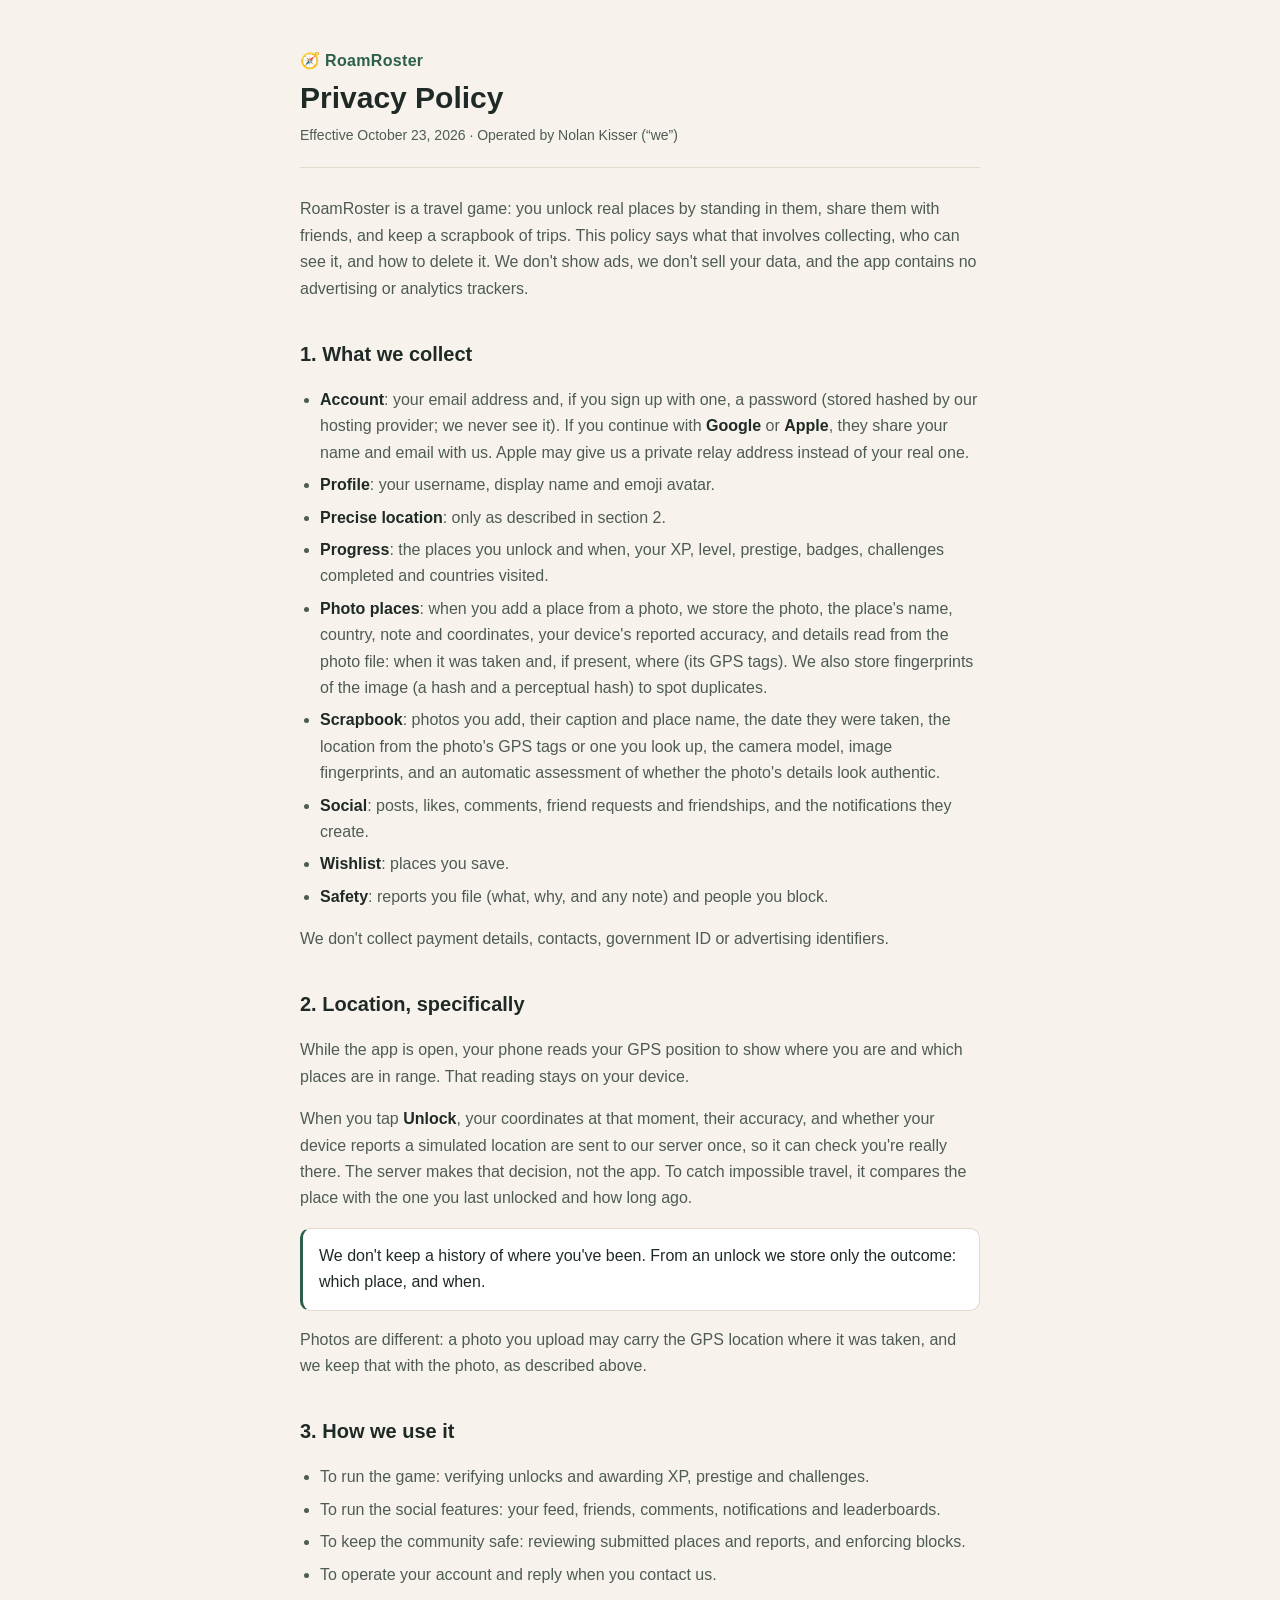
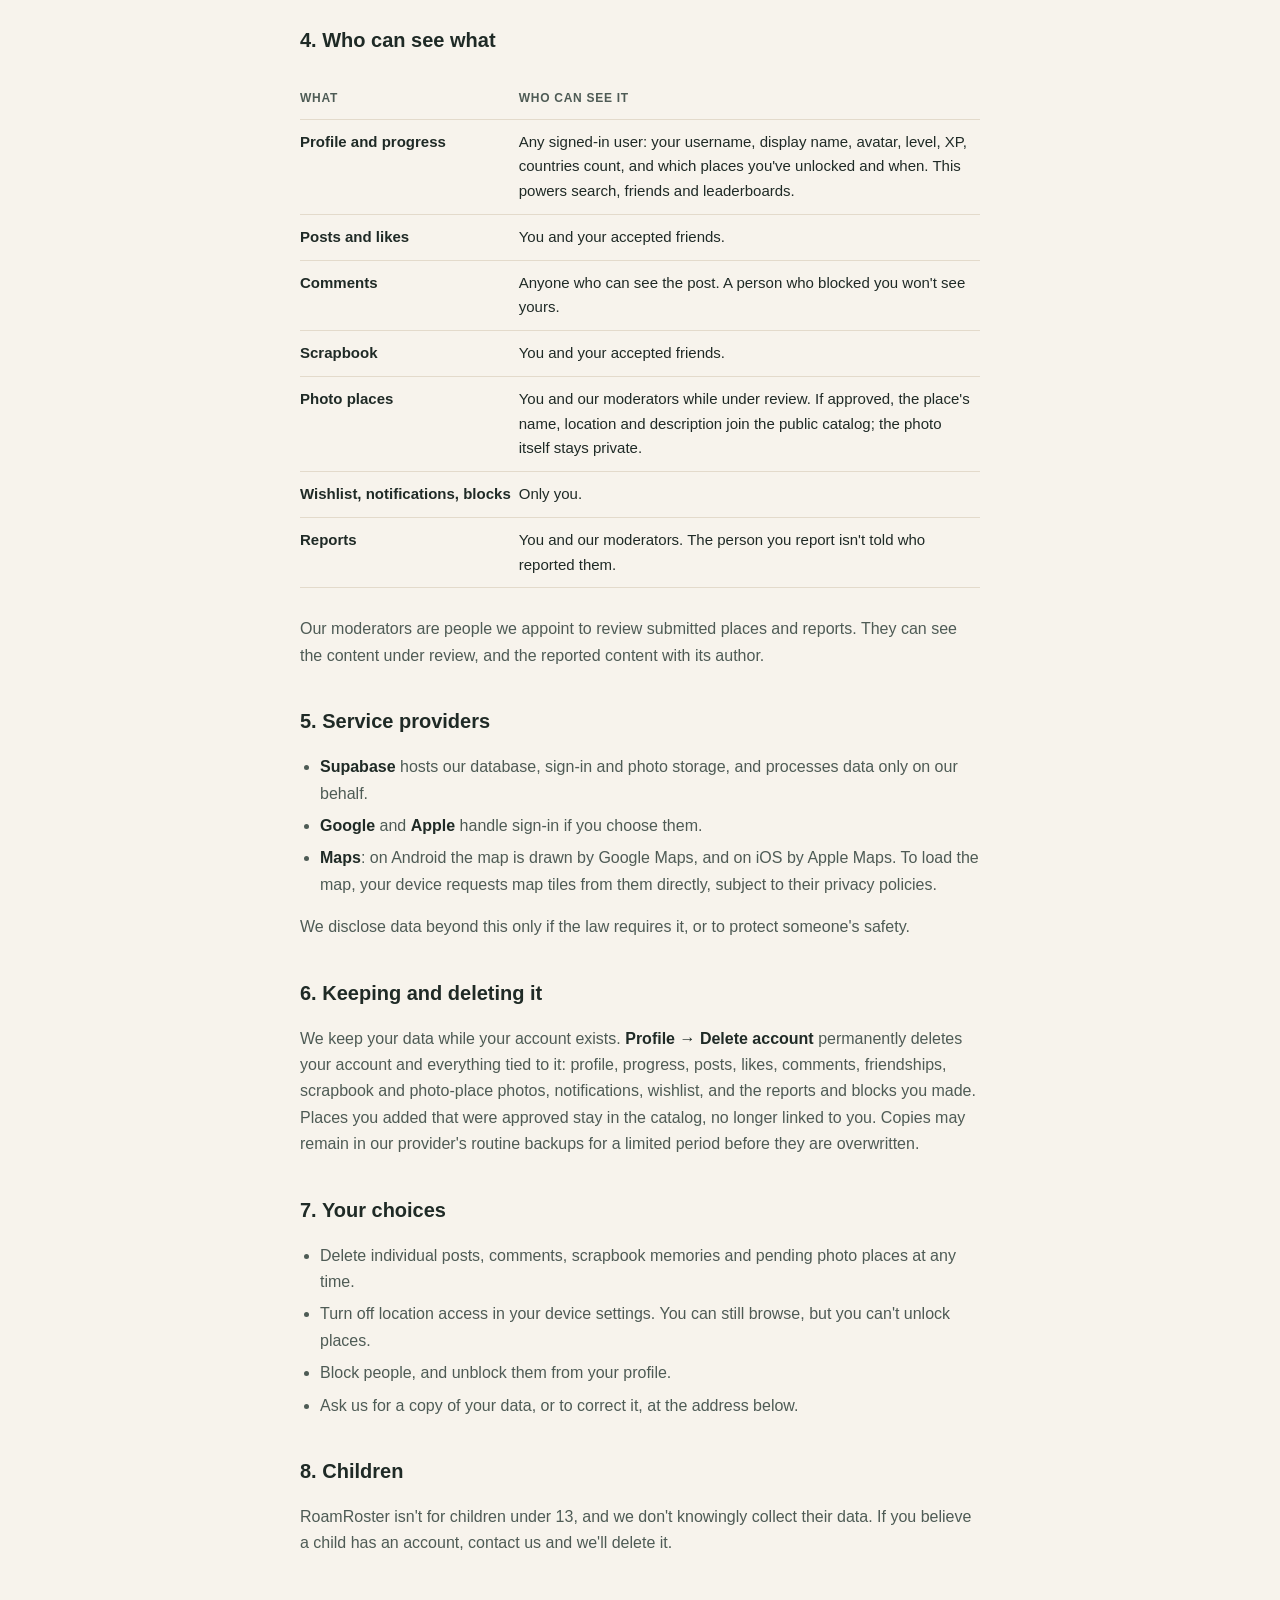
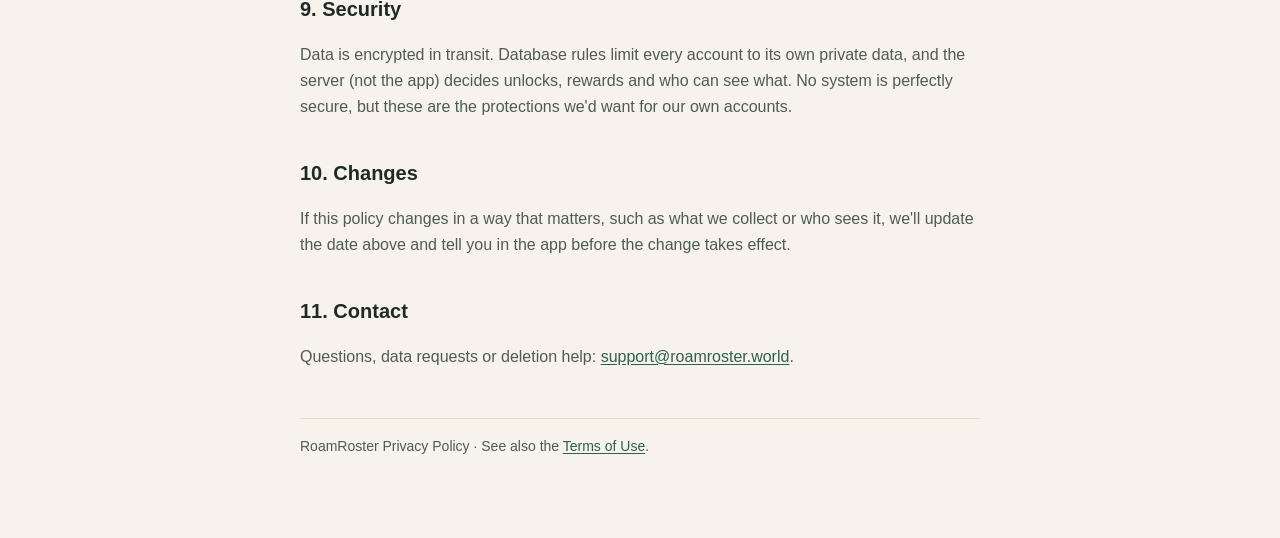
==== privacy.html @ f4b9d6c0 "Publish the RoamRoster privacy policy and terms Source: legal/ in NolanKisser/RoamRoster.  Co-Author" ====
<!doctype html>
<html lang="en">
<head>
<meta charset="utf-8">
<meta name="viewport" content="width=device-width, initial-scale=1">
<title>RoamRoster Privacy Policy</title>
<meta name="description" content="What RoamRoster collects, who can see it, and how to delete it.">
<!--
  Source of truth for https://nolankisser.github.io/roamroster-legal/privacy.html.
  Edit here, then copy to the roamroster-legal repo to publish.
-->
<style>
  :root {
    --bg: #F7F3EC; --surface: #FFFFFF; --ink: #1F2A26; --ink-dim: #4E5B55;
    --rule: #E3DACB; --pine: #2D5F4D; --clay: #A5532F;
  }
  * { box-sizing: border-box; }
  body { margin: 0; background: var(--bg); color: var(--ink);
    font: 16px/1.65 -apple-system, BlinkMacSystemFont, "Segoe UI", Roboto, sans-serif; }
  main { max-width: 720px; margin: 0 auto; padding: 48px 20px 80px; }
  header { border-bottom: 1px solid var(--rule); padding-bottom: 20px; margin-bottom: 28px; }
  .brand { font-weight: 700; color: var(--pine); letter-spacing: .02em; }
  h1 { font-size: 30px; line-height: 1.2; margin: 6px 0 8px; }
  .meta { color: var(--ink-dim); font-size: 14px; margin: 0; }
  h2 { font-size: 20px; margin: 36px 0 10px; }
  p, li { color: var(--ink-dim); }
  strong { color: var(--ink); }
  ul { padding-left: 20px; }
  li { margin: 6px 0; }
  a { color: var(--pine); text-underline-offset: 2px; }
  .callout { background: var(--surface); border: 1px solid var(--rule); border-left: 3px solid var(--pine);
    border-radius: 10px; padding: 14px 16px; margin: 16px 0; }
  .callout p { margin: 0; color: var(--ink); }
  table { width: 100%; border-collapse: collapse; margin: 12px 0; font-size: 15px; }
  th, td { text-align: left; padding: 10px 8px 10px 0; border-bottom: 1px solid var(--rule); vertical-align: top; }
  th { font-size: 12px; text-transform: uppercase; letter-spacing: .06em; color: var(--ink-dim); }
  td:first-child { color: var(--ink); font-weight: 600; white-space: nowrap; }
  .table-wrap { overflow-x: auto; }
  footer { margin-top: 48px; padding-top: 16px; border-top: 1px solid var(--rule); font-size: 14px; color: var(--ink-dim); }
</style>
</head>
<body>
<main>
  <header>
    <div class="brand">🧭 RoamRoster</div>
    <h1>Privacy Policy</h1>
    <p class="meta">Effective October 23, 2026 · Operated by Nolan Kisser (“we”)</p>
  </header>

  <p>RoamRoster is a travel game: you unlock real places by standing in them, share them with friends, and keep a
  scrapbook of trips. This policy says what that involves collecting, who can see it, and how to delete it.
  We don't show ads, we don't sell your data, and the app contains no advertising or analytics trackers.</p>

  <h2>1. What we collect</h2>
  <ul>
    <li><strong>Account</strong>: your email address and, if you sign up with one, a password (stored hashed by our
      hosting provider; we never see it). If you continue with <strong>Google</strong> or <strong>Apple</strong>, they
      share your name and email with us. Apple may give us a private relay address instead of your real one.</li>
    <li><strong>Profile</strong>: your username, display name and emoji avatar.</li>
    <li><strong>Precise location</strong>: only as described in section 2.</li>
    <li><strong>Progress</strong>: the places you unlock and when, your XP, level, prestige, badges, challenges
      completed and countries visited.</li>
    <li><strong>Photo places</strong>: when you add a place from a photo, we store the photo, the place's name,
      country, note and coordinates, your device's reported accuracy, and details read from the photo file: when it
      was taken and, if present, where (its GPS tags). We also store fingerprints of the image (a hash and a
      perceptual hash) to spot duplicates.</li>
    <li><strong>Scrapbook</strong>: photos you add, their caption and place name, the date they were taken, the
      location from the photo's GPS tags or one you look up, the camera model, image fingerprints, and an automatic
      assessment of whether the photo's details look authentic.</li>
    <li><strong>Social</strong>: posts, likes, comments, friend requests and friendships, and the notifications
      they create.</li>
    <li><strong>Wishlist</strong>: places you save.</li>
    <li><strong>Safety</strong>: reports you file (what, why, and any note) and people you block.</li>
  </ul>
  <p>We don't collect payment details, contacts, government ID or advertising identifiers.</p>

  <h2>2. Location, specifically</h2>
  <p>While the app is open, your phone reads your GPS position to show where you are and which places are in range.
  That reading stays on your device.</p>
  <p>When you tap <strong>Unlock</strong>, your coordinates at that moment, their accuracy, and whether your device
  reports a simulated location are sent to our server once, so it can check you're really there. The server makes
  that decision, not the app. To catch impossible travel, it compares the place with the one you last unlocked and
  how long ago.</p>
  <div class="callout"><p>We don't keep a history of where you've been. From an unlock we store only the outcome:
  which place, and when.</p></div>
  <p>Photos are different: a photo you upload may carry the GPS location where it was taken, and we keep that with
  the photo, as described above.</p>

  <h2>3. How we use it</h2>
  <ul>
    <li>To run the game: verifying unlocks and awarding XP, prestige and challenges.</li>
    <li>To run the social features: your feed, friends, comments, notifications and leaderboards.</li>
    <li>To keep the community safe: reviewing submitted places and reports, and enforcing blocks.</li>
    <li>To operate your account and reply when you contact us.</li>
  </ul>

  <h2>4. Who can see what</h2>
  <div class="table-wrap">
  <table>
    <tr><th>What</th><th>Who can see it</th></tr>
    <tr><td>Profile and progress</td><td>Any signed-in user: your username, display name, avatar, level, XP, countries
      count, and which places you've unlocked and when. This powers search, friends and leaderboards.</td></tr>
    <tr><td>Posts and likes</td><td>You and your accepted friends.</td></tr>
    <tr><td>Comments</td><td>Anyone who can see the post. A person who blocked you won't see yours.</td></tr>
    <tr><td>Scrapbook</td><td>You and your accepted friends.</td></tr>
    <tr><td>Photo places</td><td>You and our moderators while under review. If approved, the place's name, location and
      description join the public catalog; the photo itself stays private.</td></tr>
    <tr><td>Wishlist, notifications, blocks</td><td>Only you.</td></tr>
    <tr><td>Reports</td><td>You and our moderators. The person you report isn't told who reported them.</td></tr>
  </table>
  </div>
  <p>Our moderators are people we appoint to review submitted places and reports. They can see the content under
  review, and the reported content with its author.</p>

  <h2>5. Service providers</h2>
  <ul>
    <li><strong>Supabase</strong> hosts our database, sign-in and photo storage, and processes data only on our behalf.</li>
    <li><strong>Google</strong> and <strong>Apple</strong> handle sign-in if you choose them.</li>
    <li><strong>Maps</strong>: on Android the map is drawn by Google Maps, and on iOS by Apple Maps. To load the map,
      your device requests map tiles from them directly, subject to their privacy policies.</li>
  </ul>
  <p>We disclose data beyond this only if the law requires it, or to protect someone's safety.</p>

  <h2>6. Keeping and deleting it</h2>
  <p>We keep your data while your account exists. <strong>Profile → Delete account</strong> permanently deletes
  your account and everything tied to it: profile, progress, posts, likes, comments, friendships, scrapbook and
  photo-place photos, notifications, wishlist, and the reports and blocks you made. Places you added that were
  approved stay in the catalog, no longer linked to you. Copies may remain in our provider's routine backups for a
  limited period before they are overwritten.</p>

  <h2>7. Your choices</h2>
  <ul>
    <li>Delete individual posts, comments, scrapbook memories and pending photo places at any time.</li>
    <li>Turn off location access in your device settings. You can still browse, but you can't unlock places.</li>
    <li>Block people, and unblock them from your profile.</li>
    <li>Ask us for a copy of your data, or to correct it, at the address below.</li>
  </ul>

  <h2>8. Children</h2>
  <p>RoamRoster isn't for children under 13, and we don't knowingly collect their data. If you believe a child has
  an account, contact us and we'll delete it.</p>

  <h2>9. Security</h2>
  <p>Data is encrypted in transit. Database rules limit every account to its own private data, and the server
  (not the app) decides unlocks, rewards and who can see what. No system is perfectly secure, but these are the
  protections we'd want for our own accounts.</p>

  <h2>10. Changes</h2>
  <p>If this policy changes in a way that matters, such as what we collect or who sees it, we'll update the date
  above and tell you in the app before the change takes effect.</p>

  <h2>11. Contact</h2>
  <p>Questions, data requests or deletion help:
  <a href="mailto:support@roamroster.world">support@roamroster.world</a>.</p>

  <footer>RoamRoster Privacy Policy · See also the <a href="terms.html">Terms of Use</a>.</footer>
</main>
</body>
</html>
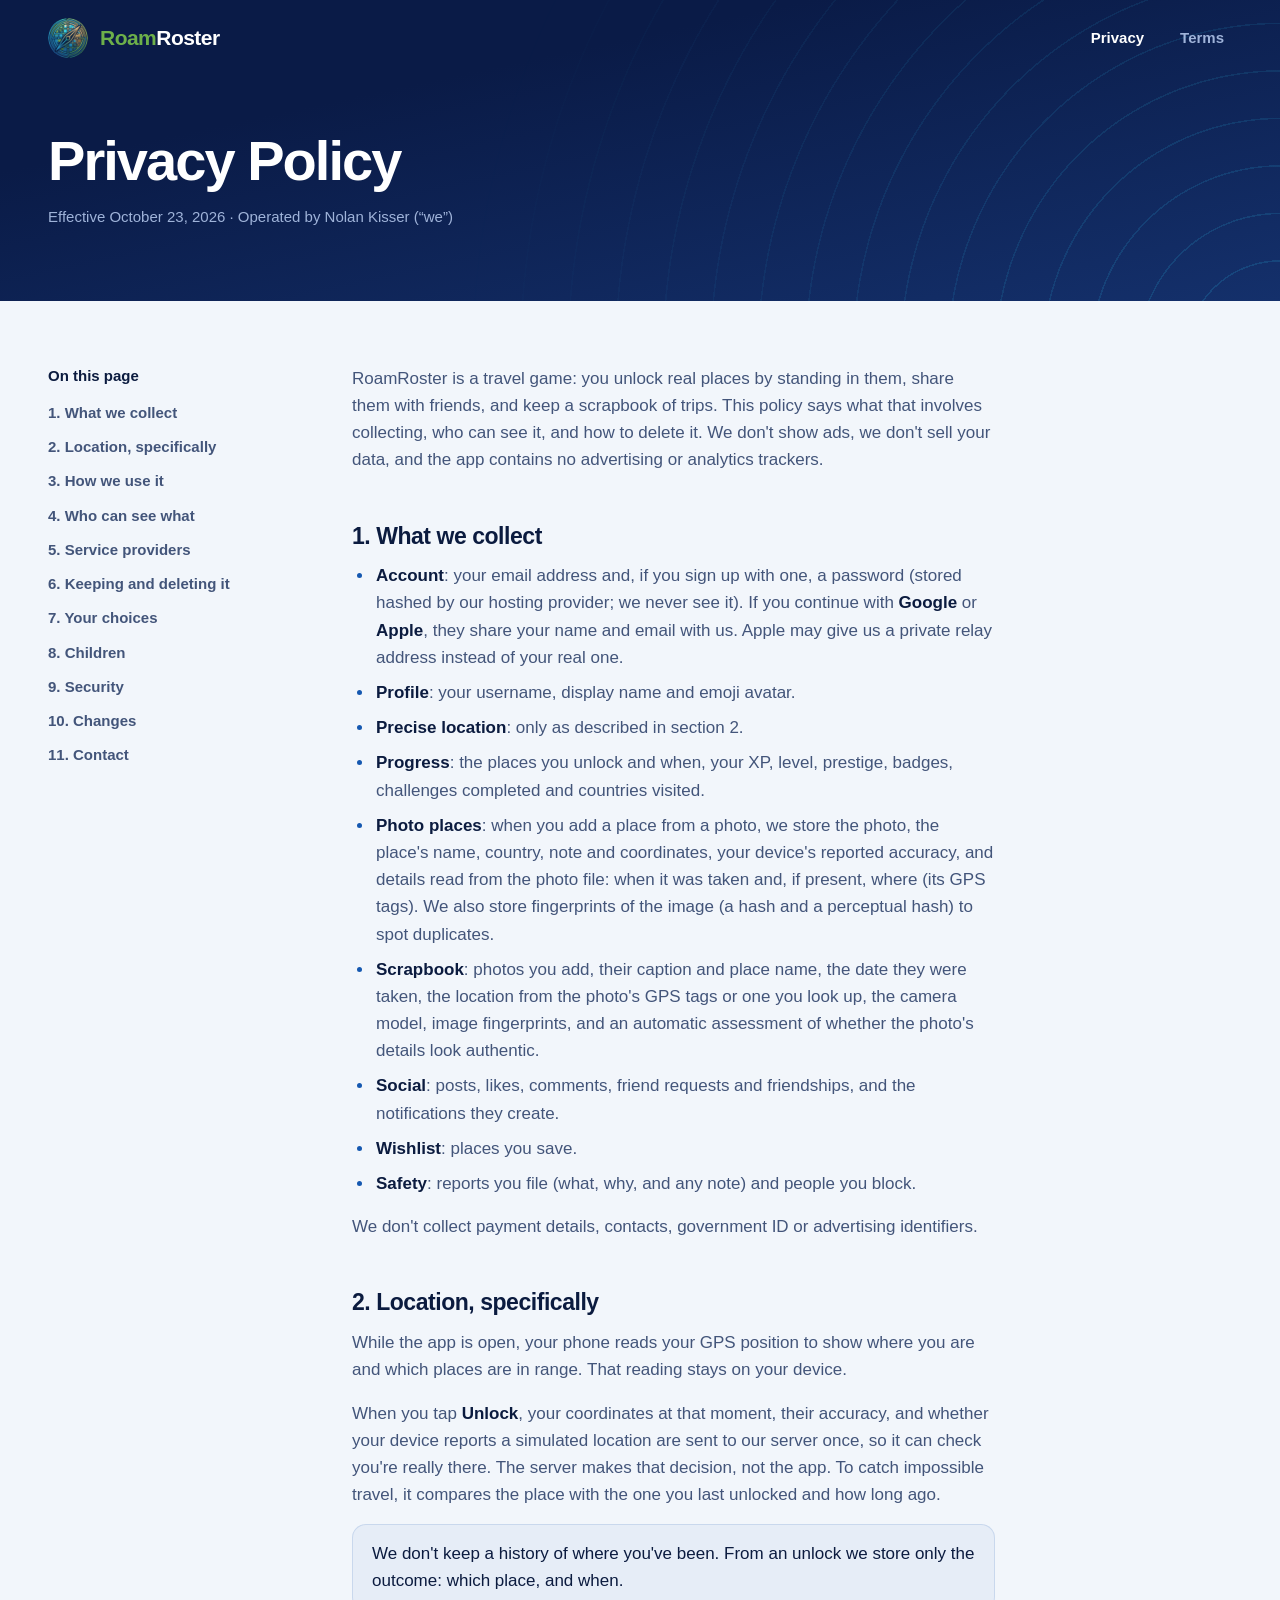
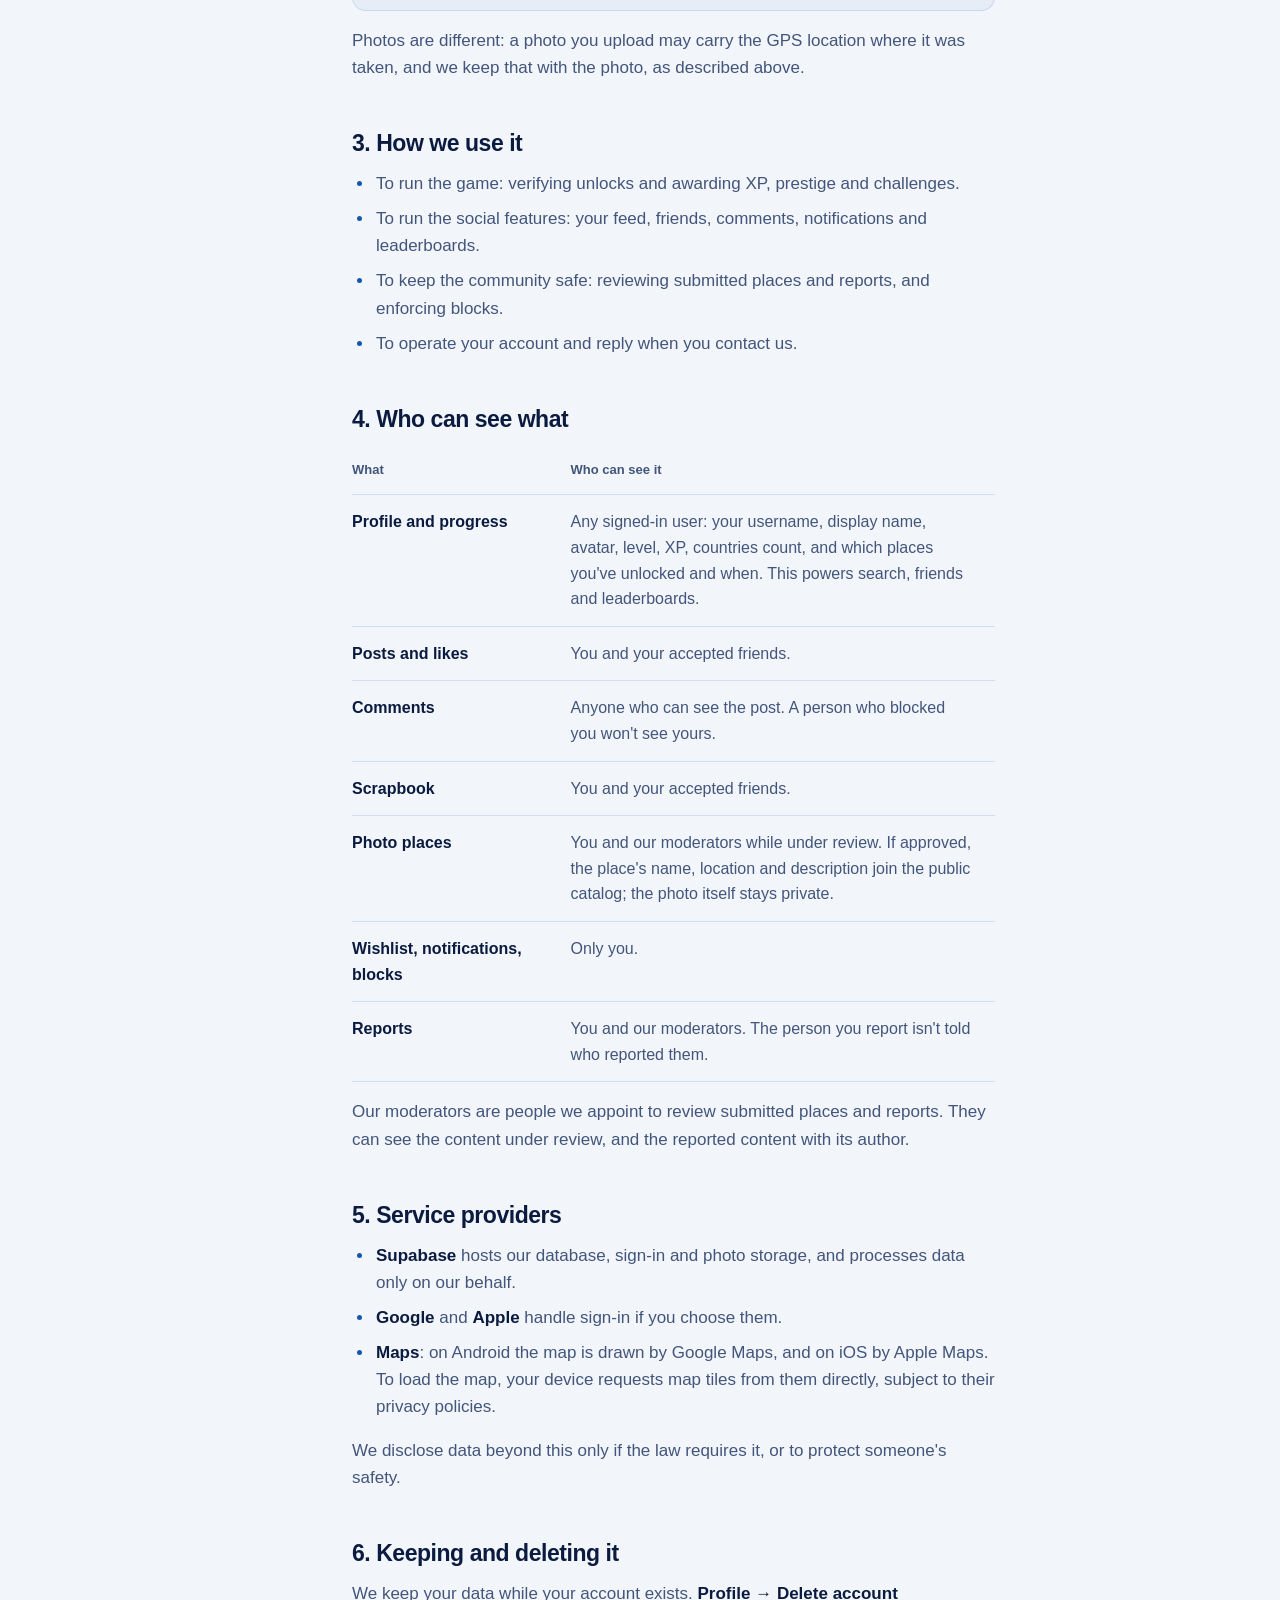
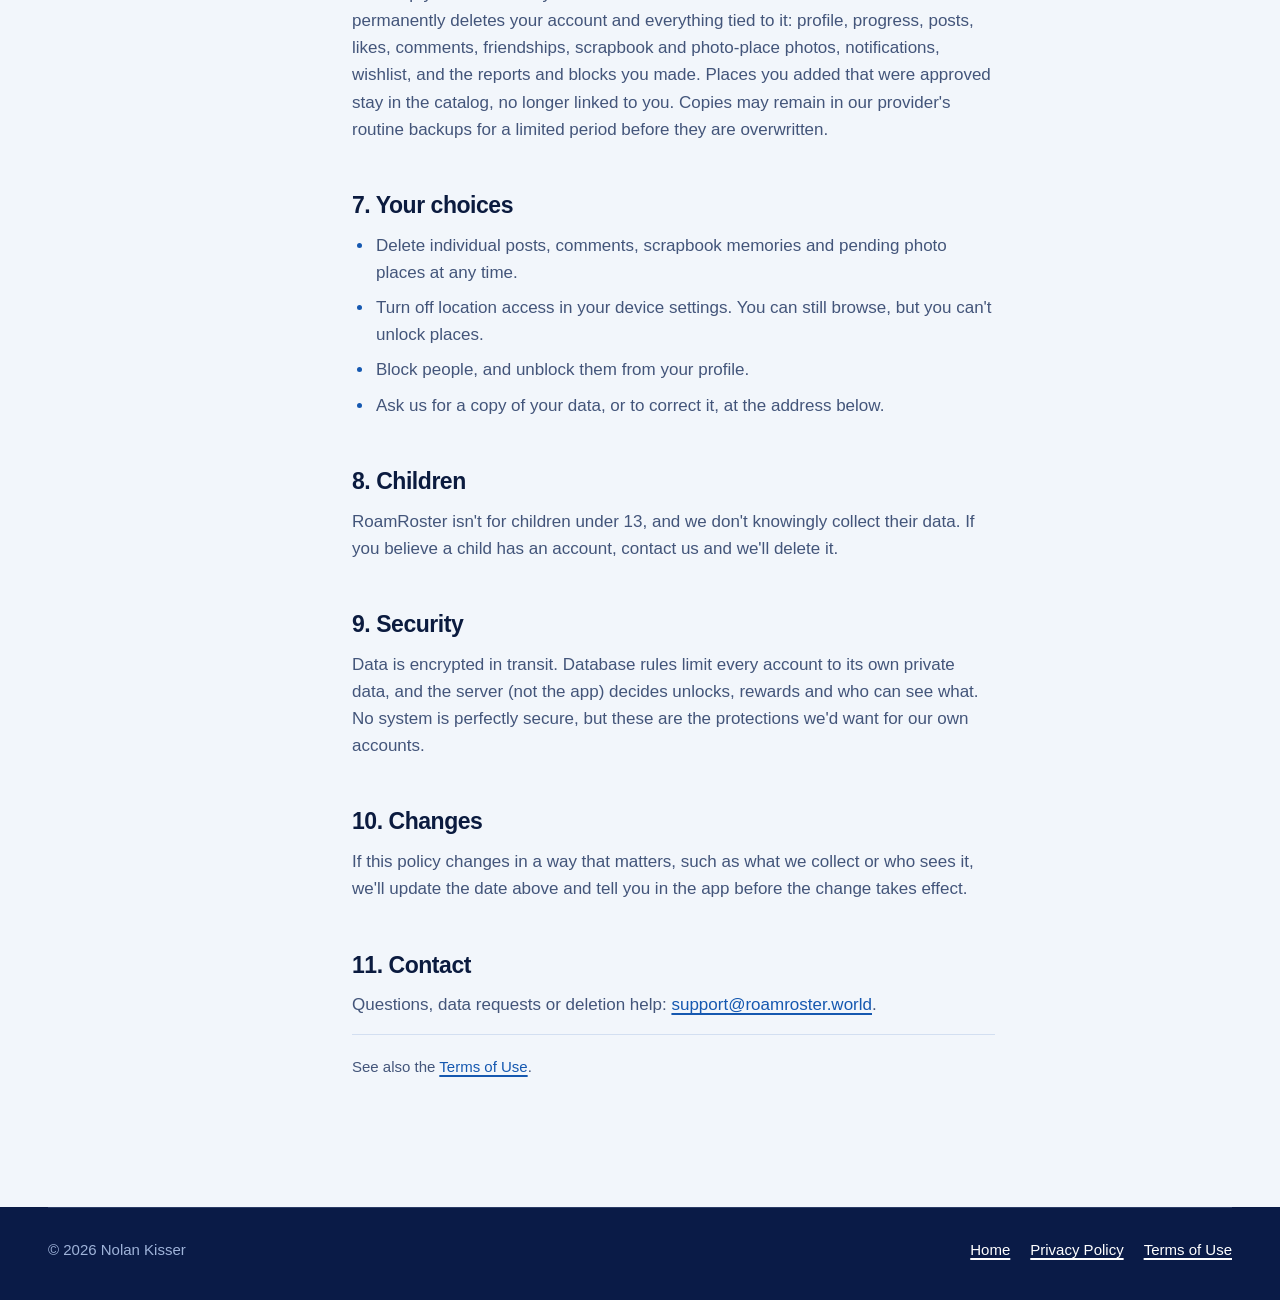
==== commit b0029c0f: "Redesign the site in the app's Night Chart theme with real screenshots The home page moves to the na" ====
--- a/privacy.html
+++ b/privacy.html
@@ -7,51 +7,60 @@
 <meta name="description" content="What RoamRoster collects, who can see it, and how to delete it.">
 <!--
   Source of truth for https://nolankisser.github.io/roamroster-legal/privacy.html.
-  Edit here, then copy to the roamroster-legal repo to publish.
+  Edit here, then copy the whole legal/ folder to the roamroster-legal repo
+  to publish. Styles are in site.css, shared with the home page.
 -->
-<style>
-  :root {
-    --bg: #F7F3EC; --surface: #FFFFFF; --ink: #1F2A26; --ink-dim: #4E5B55;
-    --rule: #E3DACB; --pine: #2D5F4D; --clay: #A5532F;
-  }
-  * { box-sizing: border-box; }
-  body { margin: 0; background: var(--bg); color: var(--ink);
-    font: 16px/1.65 -apple-system, BlinkMacSystemFont, "Segoe UI", Roboto, sans-serif; }
-  main { max-width: 720px; margin: 0 auto; padding: 48px 20px 80px; }
-  header { border-bottom: 1px solid var(--rule); padding-bottom: 20px; margin-bottom: 28px; }
-  .brand { font-weight: 700; color: var(--pine); letter-spacing: .02em; }
-  h1 { font-size: 30px; line-height: 1.2; margin: 6px 0 8px; }
-  .meta { color: var(--ink-dim); font-size: 14px; margin: 0; }
-  h2 { font-size: 20px; margin: 36px 0 10px; }
-  p, li { color: var(--ink-dim); }
-  strong { color: var(--ink); }
-  ul { padding-left: 20px; }
-  li { margin: 6px 0; }
-  a { color: var(--pine); text-underline-offset: 2px; }
-  .callout { background: var(--surface); border: 1px solid var(--rule); border-left: 3px solid var(--pine);
-    border-radius: 10px; padding: 14px 16px; margin: 16px 0; }
-  .callout p { margin: 0; color: var(--ink); }
-  table { width: 100%; border-collapse: collapse; margin: 12px 0; font-size: 15px; }
-  th, td { text-align: left; padding: 10px 8px 10px 0; border-bottom: 1px solid var(--rule); vertical-align: top; }
-  th { font-size: 12px; text-transform: uppercase; letter-spacing: .06em; color: var(--ink-dim); }
-  td:first-child { color: var(--ink); font-weight: 600; white-space: nowrap; }
-  .table-wrap { overflow-x: auto; }
-  footer { margin-top: 48px; padding-top: 16px; border-top: 1px solid var(--rule); font-size: 14px; color: var(--ink-dim); }
-</style>
+<meta name="theme-color" content="#0A1B47">
+<link rel="icon" href="logo-mark.png">
+<link rel="stylesheet" href="site.css">
 </head>
 <body>
-<main>
-  <header>
-    <div class="brand">🧭 RoamRoster</div>
-    <h1>Privacy Policy</h1>
-    <p class="meta">Effective October 23, 2026 · Operated by Nolan Kisser (“we”)</p>
-  </header>
+<a class="skip" href="#main">Skip to content</a>
 
+<header class="doc-head on-navy">
+  <div class="wrap">
+    <nav class="topbar" aria-label="Site">
+      <a class="brand" href="./" aria-label="RoamRoster home">
+        <img src="logo-mark.png" width="40" height="40" alt="">
+        <span><span class="roam">Roam</span>Roster</span>
+      </a>
+      <ul class="topnav">
+        <li><a href="privacy.html" aria-current="page">Privacy</a></li>
+        <li><a href="terms.html">Terms</a></li>
+      </ul>
+    </nav>
+    <div class="doc-title">
+      <h1>Privacy Policy</h1>
+      <p class="meta">Effective October 23, 2026 · Operated by Nolan Kisser (“we”)</p>
+    </div>
+  </div>
+</header>
+
+<main id="main">
+  <div class="wrap doc-grid">
+    <nav class="toc" aria-labelledby="toc-title">
+      <h2 id="toc-title">On this page</h2>
+      <ol>
+        <li><a href="#s1">1. What we collect</a></li>
+        <li><a href="#s2">2. Location, specifically</a></li>
+        <li><a href="#s3">3. How we use it</a></li>
+        <li><a href="#s4">4. Who can see what</a></li>
+        <li><a href="#s5">5. Service providers</a></li>
+        <li><a href="#s6">6. Keeping and deleting it</a></li>
+        <li><a href="#s7">7. Your choices</a></li>
+        <li><a href="#s8">8. Children</a></li>
+        <li><a href="#s9">9. Security</a></li>
+        <li><a href="#s10">10. Changes</a></li>
+        <li><a href="#s11">11. Contact</a></li>
+      </ol>
+    </nav>
+
+    <article class="prose">
   <p>RoamRoster is a travel game: you unlock real places by standing in them, share them with friends, and keep a
   scrapbook of trips. This policy says what that involves collecting, who can see it, and how to delete it.
   We don't show ads, we don't sell your data, and the app contains no advertising or analytics trackers.</p>
 
-  <h2>1. What we collect</h2>
+  <h2 id="s1">1. What we collect</h2>
   <ul>
     <li><strong>Account</strong>: your email address and, if you sign up with one, a password (stored hashed by our
       hosting provider; we never see it). If you continue with <strong>Google</strong> or <strong>Apple</strong>, they
@@ -74,7 +83,7 @@
   </ul>
   <p>We don't collect payment details, contacts, government ID or advertising identifiers.</p>
 
-  <h2>2. Location, specifically</h2>
+  <h2 id="s2">2. Location, specifically</h2>
   <p>While the app is open, your phone reads your GPS position to show where you are and which places are in range.
   That reading stays on your device.</p>
   <p>When you tap <strong>Unlock</strong>, your coordinates at that moment, their accuracy, and whether your device
@@ -86,7 +95,7 @@
   <p>Photos are different: a photo you upload may carry the GPS location where it was taken, and we keep that with
   the photo, as described above.</p>
 
-  <h2>3. How we use it</h2>
+  <h2 id="s3">3. How we use it</h2>
   <ul>
     <li>To run the game: verifying unlocks and awarding XP, prestige and challenges.</li>
     <li>To run the social features: your feed, friends, comments, notifications and leaderboards.</li>
@@ -94,7 +103,7 @@
     <li>To operate your account and reply when you contact us.</li>
   </ul>
 
-  <h2>4. Who can see what</h2>
+  <h2 id="s4">4. Who can see what</h2>
   <div class="table-wrap">
   <table>
     <tr><th>What</th><th>Who can see it</th></tr>
@@ -112,7 +121,7 @@
   <p>Our moderators are people we appoint to review submitted places and reports. They can see the content under
   review, and the reported content with its author.</p>
 
-  <h2>5. Service providers</h2>
+  <h2 id="s5">5. Service providers</h2>
   <ul>
     <li><strong>Supabase</strong> hosts our database, sign-in and photo storage, and processes data only on our behalf.</li>
     <li><strong>Google</strong> and <strong>Apple</strong> handle sign-in if you choose them.</li>
@@ -121,14 +130,14 @@
   </ul>
   <p>We disclose data beyond this only if the law requires it, or to protect someone's safety.</p>
 
-  <h2>6. Keeping and deleting it</h2>
+  <h2 id="s6">6. Keeping and deleting it</h2>
   <p>We keep your data while your account exists. <strong>Profile → Delete account</strong> permanently deletes
   your account and everything tied to it: profile, progress, posts, likes, comments, friendships, scrapbook and
   photo-place photos, notifications, wishlist, and the reports and blocks you made. Places you added that were
   approved stay in the catalog, no longer linked to you. Copies may remain in our provider's routine backups for a
   limited period before they are overwritten.</p>
 
-  <h2>7. Your choices</h2>
+  <h2 id="s7">7. Your choices</h2>
   <ul>
     <li>Delete individual posts, comments, scrapbook memories and pending photo places at any time.</li>
     <li>Turn off location access in your device settings. You can still browse, but you can't unlock places.</li>
@@ -136,24 +145,39 @@
     <li>Ask us for a copy of your data, or to correct it, at the address below.</li>
   </ul>
 
-  <h2>8. Children</h2>
+  <h2 id="s8">8. Children</h2>
   <p>RoamRoster isn't for children under 13, and we don't knowingly collect their data. If you believe a child has
   an account, contact us and we'll delete it.</p>
 
-  <h2>9. Security</h2>
+  <h2 id="s9">9. Security</h2>
   <p>Data is encrypted in transit. Database rules limit every account to its own private data, and the server
   (not the app) decides unlocks, rewards and who can see what. No system is perfectly secure, but these are the
   protections we'd want for our own accounts.</p>
 
-  <h2>10. Changes</h2>
+  <h2 id="s10">10. Changes</h2>
   <p>If this policy changes in a way that matters, such as what we collect or who sees it, we'll update the date
   above and tell you in the app before the change takes effect.</p>
 
-  <h2>11. Contact</h2>
+  <h2 id="s11">11. Contact</h2>
   <p>Questions, data requests or deletion help:
   <a href="mailto:support@roamroster.world">support@roamroster.world</a>.</p>
 
-  <footer>RoamRoster Privacy Policy · See also the <a href="terms.html">Terms of Use</a>.</footer>
+  <p class="doc-also">See also the <a href="terms.html">Terms of Use</a>.</p>
+    </article>
+  </div>
 </main>
+
+<footer class="site-foot on-navy">
+  <div class="wrap">
+    <div class="foot-row">
+      <span>© 2026 Nolan Kisser</span>
+      <ul>
+        <li><a href="./">Home</a></li>
+        <li><a href="privacy.html">Privacy Policy</a></li>
+        <li><a href="terms.html">Terms of Use</a></li>
+      </ul>
+    </div>
+  </div>
+</footer>
 </body>
 </html>
--- a/site.css
+++ b/site.css
@@ -0,0 +1,521 @@
+/*
+  Shared styles for the RoamRoster site (index, privacy, terms).
+  Colours and rules follow DESIGN.md, "The Night Chart". The contrast ratios
+  recorded there apply here too: cyan, meadow and brass are fills or on-navy
+  accents only, and anything read on a light ground uses ink, ocean,
+  meadow-text or brass-text.
+*/
+:root {
+  --navy-deep: #0A1B47;
+  --navy: #14306B;
+  --ocean: #1558B0;
+  --ocean-dim: #0F4690;
+  --cyan: #2BB6E0;
+  --meadow: #6DB04A;
+  --meadow-text: #3B742B;
+  --brass: #C9A878;
+  --brass-text: #7A5A1E;
+  --paper: #F2F6FB;
+  --paper-deep: #E6EDF7;
+  --card: #FFFFFF;
+  --ink: #0B1B3F;
+  --ink-dim: #43557A;
+  --mist: #9FB3D9;
+  --danger: #B2402F;
+  --bezel-ink: #050D26;
+
+  --hairline: rgba(21, 88, 176, .14);
+  --hairline-navy: rgba(159, 179, 217, .22);
+  --shadow-sm: 0 1px 2px rgba(10, 27, 71, .06), 0 6px 16px -8px rgba(10, 27, 71, .12);
+  --shadow-phone: 0 36px 64px -28px rgba(10, 27, 71, .5), 0 14px 28px -16px rgba(10, 27, 71, .35);
+
+  --gutter: clamp(20px, 5vw, 48px);
+  --wrap: 1200px;
+  --section: clamp(72px, 10vw, 128px);
+  --ease-out: cubic-bezier(.16, 1, .3, 1);
+  --sans: -apple-system, BlinkMacSystemFont, "SF Pro Text", "Segoe UI", Roboto, "Helvetica Neue", Arial, sans-serif;
+
+  color-scheme: light;
+}
+
+*, *::before, *::after { box-sizing: border-box; }
+
+html { -webkit-text-size-adjust: 100%; text-size-adjust: 100%; scroll-behavior: smooth; }
+
+body {
+  margin: 0;
+  background: var(--paper);
+  color: var(--ink);
+  font: 500 1.0625rem/1.6 var(--sans);
+  -webkit-font-smoothing: antialiased;
+}
+
+img, svg { display: block; max-width: 100%; }
+h1, h2, h3, p, ul, ol, figure { margin: 0; }
+ul, ol { padding: 0; }
+
+::selection { background: var(--cyan); color: var(--navy-deep); }
+
+a {
+  color: var(--ocean);
+  text-decoration-thickness: 1.5px;
+  text-underline-offset: 3px;
+}
+a:hover { color: var(--ocean-dim); }
+
+:focus-visible {
+  outline: 2px solid var(--ocean);
+  outline-offset: 3px;
+  border-radius: 4px;
+}
+.on-navy :focus-visible { outline-color: var(--cyan); }
+
+.wrap {
+  max-width: calc(var(--wrap) + 2 * var(--gutter));
+  margin-inline: auto;
+  padding-inline: var(--gutter);
+}
+
+.skip {
+  position: absolute; left: 12px; top: -64px; z-index: 10;
+  padding: 10px 16px; border-radius: 10px;
+  background: var(--card); color: var(--ink); font-weight: 700;
+}
+.skip:focus { top: 12px; }
+
+h2 {
+  font-size: clamp(1.875rem, 4.2vw, 2.75rem);
+  font-weight: 800;
+  line-height: 1.1;
+  letter-spacing: -.028em;
+  text-wrap: balance;
+}
+h3 {
+  font-size: 1.1875rem;
+  font-weight: 700;
+  line-height: 1.3;
+  letter-spacing: -.015em;
+}
+
+/* ---------- Brand bar ---------- */
+
+.topbar {
+  display: flex; align-items: center; justify-content: space-between; gap: 16px;
+  min-height: 76px;
+}
+.brand {
+  display: inline-flex; align-items: center; gap: 12px;
+  min-height: 44px;
+  color: #fff; text-decoration: none;
+  font-size: 1.3125rem; font-weight: 800; letter-spacing: -.025em;
+}
+.brand:hover { color: #fff; }
+.brand img { width: 40px; height: 40px; border-radius: 50%; }
+/* The Two-Tone Wordmark Rule: "Roam" is meadow, "Roster" is white on navy. */
+.brand .roam { color: var(--meadow); }
+
+.topnav { display: flex; align-items: center; gap: clamp(4px, 2vw, 20px); list-style: none; }
+.topnav a {
+  display: inline-flex; align-items: center; min-height: 44px; padding: 0 8px;
+  color: var(--mist); text-decoration: none; font-size: .9375rem; font-weight: 600;
+  transition: color .14s ease-out;
+}
+.topnav a:hover, .topnav a[aria-current="page"] { color: #fff; }
+@media (max-width: 719px) { .topnav .in-page { display: none; } }
+
+/* ---------- Phone frame ---------- */
+
+.phone {
+  --bezel: 9px;
+  width: calc(var(--pw) + 2 * var(--bezel));
+  padding: var(--bezel);
+  border-radius: calc(var(--pw) * .13 + var(--bezel));
+  background: var(--bezel-ink);
+  box-shadow: var(--shadow-phone);
+}
+.phone img {
+  width: 100%; height: auto;
+  aspect-ratio: 720 / 1564;
+  border-radius: calc(var(--pw) * .13);
+  background: var(--paper);
+}
+
+/* ---------- Home: hero ---------- */
+
+.hero {
+  position: relative;
+  overflow: hidden;
+  overflow: clip;
+  background: linear-gradient(168deg, var(--navy-deep) 30%, var(--navy) 100%);
+  color: #fff;
+}
+.hero-grid {
+  display: grid;
+  justify-items: center;
+  gap: 56px;
+  padding-block: clamp(32px, 6vw, 56px) clamp(64px, 9vw, 96px);
+}
+.hero-copy { position: relative; z-index: 1; text-align: center; max-width: 36rem; }
+.hero h1 {
+  font-size: clamp(2.875rem, 8.2vw, 5.5rem);
+  font-weight: 800;
+  line-height: .98;
+  letter-spacing: -.038em;
+  text-wrap: balance;
+}
+.lede {
+  margin-top: 24px;
+  color: var(--mist);
+  font-size: clamp(1.0625rem, 1.5vw, 1.25rem);
+  line-height: 1.55;
+  text-wrap: pretty;
+}
+.hero-actions {
+  display: flex; flex-wrap: wrap; align-items: center; justify-content: center;
+  gap: 12px 24px; margin-top: 32px;
+}
+.status {
+  display: inline-flex; align-items: center; gap: 10px;
+  min-height: 44px; padding: 8px 18px;
+  border-radius: 999px;
+  background: var(--navy);
+  box-shadow: inset 0 0 0 1px var(--hairline-navy);
+  font-size: .9375rem; font-weight: 600; color: #fff;
+}
+.status strong { color: var(--cyan); font-weight: 700; }
+.status-dot { width: 8px; height: 8px; border-radius: 50%; background: var(--cyan); flex: none; }
+.more {
+  display: inline-flex; align-items: center; gap: 8px; min-height: 44px;
+  color: var(--cyan); font-size: .9375rem; font-weight: 700; text-decoration: none;
+}
+.more:hover { color: #fff; }
+.more svg { width: 16px; height: 16px; transition: transform .22s var(--ease-out); }
+.more:hover svg { transform: translateY(3px); }
+
+.stage {
+  --pw: clamp(232px, min(62vw, 46vh), 330px);
+  --bezel: 9px;
+  --ph: calc(var(--pw) * 2.1722);
+  position: relative;
+}
+.stage .phone { position: relative; z-index: 1; box-shadow: 0 0 0 1px rgba(159, 179, 217, .3), 0 40px 80px -30px rgba(2, 8, 28, .8), 0 12px 48px rgba(43, 182, 224, .16); }
+
+/* Contour rings, centred on the globe inside the screenshot so the app's own
+   rings carry on across the page. */
+.contours {
+  position: absolute;
+  left: calc(var(--bezel) + var(--pw) * .5);
+  top: calc(var(--bezel) + var(--ph) * .67);
+  width: calc(var(--pw) * 4.85);
+  max-width: none;
+  aspect-ratio: 1;
+  transform: translate(-50%, -50%);
+  pointer-events: none;
+  /* Fades out toward the edges, and dims on the left where the rings run
+     under the headline and lede. */
+  -webkit-mask-image: radial-gradient(circle, #000 30%, transparent 68%), linear-gradient(to right, rgba(0, 0, 0, .4) 40%, #000 50%);
+  mask-image: radial-gradient(circle, #000 30%, transparent 68%), linear-gradient(to right, rgba(0, 0, 0, .4) 40%, #000 50%);
+  -webkit-mask-composite: source-in;
+  mask-composite: intersect;
+}
+.contours circle { fill: none; stroke: url(#ring); stroke-width: 1.5; stroke-linecap: round; vector-effect: non-scaling-stroke; }
+.contours .ping {
+  stroke: var(--cyan);
+  transform-box: fill-box; transform-origin: center;
+  opacity: 0;
+  animation: ping 7s var(--ease-out) infinite;
+}
+.contours .ping + .ping { animation-delay: 3.5s; }
+@keyframes ping {
+  0% { transform: scale(1); opacity: .7; }
+  100% { transform: scale(4.6); opacity: 0; }
+}
+
+.callouts { display: none; }
+
+@media (min-width: 880px) {
+  .hero-grid {
+    grid-template-columns: minmax(0, 1fr) auto;
+    align-items: center; justify-items: start;
+    gap: clamp(32px, 5vw, 72px);
+    padding-top: 24px;
+  }
+  .hero-copy { text-align: left; }
+  .hero-actions { justify-content: flex-start; }
+  .stage { --pw: clamp(232px, min(24vw, 36vh), 330px); margin-right: clamp(0px, 3vw, 40px); }
+}
+
+@media (min-width: 1180px) {
+  .stage { margin-right: 264px; }
+  .callouts {
+    display: block; list-style: none;
+    position: absolute; z-index: 2;
+    left: var(--bezel); top: var(--bezel);
+    width: var(--pw); height: var(--ph);
+  }
+  .callouts li {
+    position: absolute;
+    left: calc(var(--x) * 100%); top: calc(var(--y) * 100%);
+    display: flex; align-items: center;
+    width: max-content;
+    transform: translateY(-50%);
+  }
+  .callouts li::before {
+    content: ""; flex: none;
+    width: 9px; height: 9px; margin-left: -4.5px;
+    border-radius: 50%;
+    background: var(--cyan);
+    box-shadow: 0 0 0 2.5px var(--navy-deep);
+  }
+  .co-line {
+    flex: none; height: 1.5px;
+    width: calc((1 - var(--x)) * var(--pw) + var(--bezel) + 24px);
+    background: linear-gradient(to right, var(--navy-deep) calc((1 - var(--x)) * var(--pw) - 4.5px), var(--cyan) 0);
+  }
+  .co-text { margin-left: 12px; max-width: 212px; color: var(--mist); font-size: .875rem; line-height: 1.35; }
+  .co-text b { display: block; color: #fff; font-size: .9375rem; font-weight: 700; }
+}
+
+/* ---------- Home: proof ---------- */
+
+.proof { padding-block: var(--section); }
+.proof-grid { display: grid; gap: 56px; align-items: center; }
+.proof-copy { max-width: 34rem; }
+.proof-copy > p { margin-top: 20px; color: var(--ink-dim); }
+.checks { list-style: none; margin-top: 20px; border-top: 1px solid var(--hairline); }
+.checks li {
+  display: flex; align-items: center; gap: 14px;
+  padding: 14px 0; border-bottom: 1px solid var(--hairline);
+  font-weight: 600; color: var(--ink);
+}
+.checks svg { flex: none; width: 22px; height: 22px; color: var(--ocean); }
+
+.diptych {
+  --pw: clamp(132px, 37vw, 232px);
+  display: flex; justify-content: center; align-items: flex-start;
+  gap: clamp(14px, 3vw, 32px);
+}
+.diptych figure { width: calc(var(--pw) + 18px); }
+.diptych figure + figure { margin-top: clamp(28px, 6vw, 64px); }
+.diptych figcaption {
+  display: flex; align-items: flex-start; gap: 8px;
+  margin-top: 18px; padding-inline: 4px;
+  font-size: .9375rem; font-weight: 700; line-height: 1.35;
+}
+.diptych figcaption svg { flex: none; width: 20px; height: 20px; margin-top: 1px; }
+.refused { color: var(--danger); }
+.unlocked { color: var(--brass-text); }
+
+@media (min-width: 920px) {
+  .proof-grid { grid-template-columns: minmax(0, 1fr) auto; gap: clamp(48px, 7vw, 104px); }
+  .diptych { --pw: clamp(190px, 17vw, 232px); }
+}
+
+/* ---------- Home: how it works ---------- */
+
+.route { padding-bottom: var(--section); }
+.waypoints {
+  list-style: none; counter-reset: step;
+  display: grid; gap: 36px;
+  margin-top: 44px;
+}
+.waypoints li { position: relative; counter-increment: step; padding-left: 60px; }
+.waypoints li::before {
+  content: counter(step);
+  position: absolute; left: 0; top: -4px; z-index: 1;
+  display: grid; place-items: center;
+  width: 38px; height: 38px; border-radius: 50%;
+  background: var(--card);
+  box-shadow: inset 0 0 0 2px var(--ocean);
+  color: var(--ocean); font-weight: 800; font-size: 1rem;
+}
+.waypoints li:last-child::before { background: var(--navy-deep); box-shadow: none; color: #fff; }
+/* The plotted course between waypoints: a dotted line, as on a chart. */
+.waypoints li:not(:last-child)::after {
+  content: ""; position: absolute;
+  left: 17px; top: 42px; bottom: -32px; width: 4px;
+  background: radial-gradient(circle, var(--ocean) 1.5px, transparent 2px) 50% 0 / 4px 12px repeat-y;
+}
+.waypoints p { margin-top: 6px; color: var(--ink-dim); max-width: 30rem; }
+
+@media (min-width: 820px) {
+  .waypoints { grid-template-columns: repeat(3, minmax(0, 1fr)); gap: 40px; }
+  .waypoints li { padding: 62px 0 0; }
+  .waypoints li::before { top: 0; }
+  .waypoints li:not(:last-child)::after {
+    left: 46px; right: -32px; top: 17px; bottom: auto; width: auto; height: 4px;
+    background: radial-gradient(circle, var(--ocean) 1.5px, transparent 2px) 0 50% / 12px 4px repeat-x;
+  }
+}
+
+/* ---------- Home: what's inside ---------- */
+
+.inside { padding-block: var(--section); background: var(--paper-deep); }
+.inside-head { display: flex; align-items: flex-end; justify-content: space-between; gap: 24px; }
+.inside-head p { margin-top: 12px; color: var(--ink-dim); max-width: 34rem; }
+.rail-nav { display: flex; gap: 10px; flex: none; }
+.rail-nav[hidden] { display: none; }
+.rail-nav button {
+  display: grid; place-items: center;
+  width: 46px; height: 46px; padding: 0; border: 0; border-radius: 50%;
+  background: var(--card); color: var(--ink);
+  box-shadow: inset 0 0 0 1px var(--hairline), var(--shadow-sm);
+  cursor: pointer;
+  transition: transform .14s ease-out, background-color .14s ease-out, color .14s ease-out;
+}
+.rail-nav button:hover:not(:disabled) { background: var(--ocean); color: #fff; }
+.rail-nav button:active:not(:disabled) { transform: scale(.97); }
+.rail-nav button:disabled { color: #8A98B8; cursor: default; box-shadow: inset 0 0 0 1px var(--hairline); }
+.rail-nav svg { width: 20px; height: 20px; }
+@media (max-width: 719px) { .rail-nav { display: none; } }
+
+.rail {
+  --pw: clamp(196px, 56vw, 244px);
+  --edge: max(var(--gutter), calc((100% - var(--wrap)) / 2));
+  display: flex; gap: clamp(20px, 3vw, 32px);
+  margin-top: 40px;
+  padding: 8px var(--edge) 28px;
+  overflow-x: auto;
+  scroll-snap-type: x proximity;
+  scroll-padding-inline: var(--edge);
+  scrollbar-width: thin;
+  scrollbar-color: rgba(21, 88, 176, .45) transparent;
+}
+.rail::-webkit-scrollbar { height: 8px; }
+.rail::-webkit-scrollbar-thumb { background: rgba(21, 88, 176, .4); border-radius: 999px; }
+.rail:focus-visible { outline-offset: -4px; }
+.shot { flex: none; width: calc(var(--pw) + 18px); scroll-snap-align: start; }
+.shot .phone { box-shadow: 0 28px 44px -26px rgba(10, 27, 71, .5), 0 10px 20px -14px rgba(10, 27, 71, .3); }
+.shot figcaption { margin-top: 22px; padding-inline: 4px; }
+.shot figcaption p { margin-top: 6px; color: var(--ink-dim); font-size: .9375rem; line-height: 1.5; }
+
+.extras {
+  display: grid; gap: 28px 56px;
+  margin-top: 36px; padding-top: 36px;
+  border-top: 1px solid var(--hairline);
+}
+.extras div { display: grid; grid-template-columns: 26px minmax(0, 1fr); gap: 4px 14px; }
+.extras svg { width: 26px; height: 26px; color: var(--ocean); grid-row: span 2; margin-top: 1px; }
+.extras p { grid-column: 2; color: var(--ink-dim); font-size: .9375rem; max-width: 30rem; }
+@media (min-width: 760px) { .extras { grid-template-columns: repeat(2, minmax(0, 1fr)); } }
+
+/* ---------- Home: fair play ---------- */
+
+.pledge {
+  position: relative; overflow: hidden; overflow: clip;
+  padding-block: var(--section);
+  background: linear-gradient(180deg, var(--navy) 0%, var(--navy-deep) 100%);
+  color: #fff;
+}
+.pledge::before, .doc-head::before {
+  content: ""; position: absolute; inset: 0; pointer-events: none;
+  background: repeating-radial-gradient(circle at 100% 118%, transparent 0 46px, rgba(43, 182, 224, .2) 46px 47.5px);
+  -webkit-mask-image: radial-gradient(circle at 100% 118%, #000 0, transparent 62%);
+  mask-image: radial-gradient(circle at 100% 118%, #000 0, transparent 62%);
+}
+.pledge-grid { position: relative; display: grid; gap: 40px; }
+.pledge ul { list-style: none; border-top: 1px solid var(--hairline-navy); }
+.pledge li {
+  padding: 22px 0; border-bottom: 1px solid var(--hairline-navy);
+  font-size: clamp(1.25rem, 2.3vw, 1.75rem); font-weight: 700; line-height: 1.3; letter-spacing: -.018em;
+  text-wrap: balance;
+}
+.pledge-link {
+  display: inline-flex; align-items: center; gap: 8px; min-height: 44px; margin-top: 20px;
+  color: var(--cyan); font-weight: 700; text-decoration: none;
+}
+.pledge-link:hover { color: #fff; }
+.pledge-link svg { width: 18px; height: 18px; transition: transform .22s var(--ease-out); }
+.pledge-link:hover svg { transform: translateX(4px); }
+@media (min-width: 920px) {
+  .pledge-grid { grid-template-columns: minmax(0, 5fr) minmax(0, 7fr); gap: 72px; align-items: start; }
+}
+
+/* ---------- Footer ---------- */
+
+.site-foot { background: var(--navy-deep); color: var(--mist); font-size: .9375rem; }
+.site-foot a { color: #fff; }
+.site-foot a:hover { color: var(--cyan); }
+.foot-contact {
+  padding-block: 44px 36px;
+  border-top: 1px solid var(--hairline-navy);
+}
+.foot-contact h2 { font-size: 1.375rem; line-height: 1.3; color: #fff; letter-spacing: -.02em; }
+.foot-contact p { margin-top: 4px; }
+.foot-contact a { display: inline-block; padding-block: 11px; }
+.foot-row {
+  display: flex; flex-wrap: wrap; align-items: center; justify-content: space-between; gap: 8px 24px;
+  padding-block: 20px 28px; border-top: 1px solid var(--hairline-navy);
+}
+.foot-row ul { display: flex; flex-wrap: wrap; gap: 4px 20px; list-style: none; }
+.foot-row a { display: inline-flex; align-items: center; min-height: 44px; }
+
+/* ---------- Privacy and terms ---------- */
+
+.doc-head {
+  position: relative; overflow: hidden; overflow: clip;
+  background: linear-gradient(168deg, var(--navy-deep) 30%, var(--navy) 100%);
+  color: #fff;
+}
+.doc-head > * { position: relative; }
+.doc-title { padding-block: clamp(28px, 6vw, 56px) clamp(40px, 7vw, 72px); }
+.doc-title h1 {
+  font-size: clamp(2.25rem, 6vw, 3.5rem); font-weight: 800; line-height: 1.05; letter-spacing: -.035em;
+}
+.doc-title .meta { margin-top: 14px; color: var(--mist); font-size: .9375rem; }
+
+.doc-grid {
+  display: grid; gap: 40px;
+  padding-block: clamp(36px, 6vw, 64px) var(--section);
+}
+.toc { font-size: .9375rem; }
+.toc h2 { font-size: .9375rem; line-height: 1.4; font-weight: 700; letter-spacing: 0; color: var(--ink); }
+.toc ol {
+  list-style: none; margin-top: 10px;
+  columns: 2; column-gap: 28px;
+  padding: 16px 20px; border-radius: 14px; background: var(--paper-deep);
+}
+.toc li { break-inside: avoid; }
+.toc a { display: block; padding: 7px 0; color: var(--ink-dim); text-decoration: none; font-weight: 600; line-height: 1.35; }
+.toc a:hover { color: var(--ocean); text-decoration: underline; }
+@media (max-width: 519px) { .toc ol { columns: 1; } }
+
+.prose { max-width: 68ch; min-width: 0; }
+.prose > :first-child { margin-top: 0; }
+.prose p, .prose ul, .prose .table-wrap, .prose .callout { margin-top: 16px; }
+.prose p, .prose li { color: var(--ink-dim); }
+.prose strong { color: var(--ink); font-weight: 700; }
+.prose h2 {
+  margin-top: 48px;
+  font-size: 1.4375rem; line-height: 1.25; letter-spacing: -.02em; font-weight: 800;
+  scroll-margin-top: 24px;
+}
+.prose h2 + p, .prose h2 + ul, .prose h2 + .callout, .prose h2 + .table-wrap { margin-top: 12px; }
+.prose ul { padding-left: 22px; }
+.prose li { margin-top: 8px; padding-left: 2px; }
+.prose li::marker { color: var(--ocean); }
+.callout {
+  padding: 16px 20px; border-radius: 14px;
+  background: var(--paper-deep);
+  box-shadow: inset 0 0 0 1px var(--hairline);
+}
+.prose .callout p { margin: 0; color: var(--ink); }
+.table-wrap { overflow-x: auto; scrollbar-width: thin; scrollbar-color: rgba(21, 88, 176, .45) transparent; }
+table { width: 100%; min-width: 20rem; border-collapse: collapse; font-size: 1rem; }
+th, td { text-align: left; padding: 14px 20px 14px 0; border-bottom: 1px solid var(--hairline); vertical-align: top; }
+th { font-size: .8125rem; font-weight: 700; color: var(--ink-dim); }
+td { color: var(--ink-dim); }
+td:first-child { color: var(--ink); font-weight: 700; width: 34%; }
+.doc-also { margin-top: 48px; padding-top: 20px; border-top: 1px solid var(--hairline); font-size: .9375rem; }
+
+@media (min-width: 1000px) {
+  .doc-grid { grid-template-columns: 232px minmax(0, 68ch); gap: 72px; justify-content: start; }
+  .toc { position: sticky; top: 24px; align-self: start; max-height: calc(100vh - 48px); overflow-y: auto; }
+  .toc ol { columns: 1; padding: 0; background: none; border-radius: 0; }
+}
+
+@media (prefers-reduced-motion: reduce) {
+  html { scroll-behavior: auto; }
+  .contours .ping { animation: none; }
+  .more svg, .pledge-link svg, .rail-nav button { transition: none; }
+}
